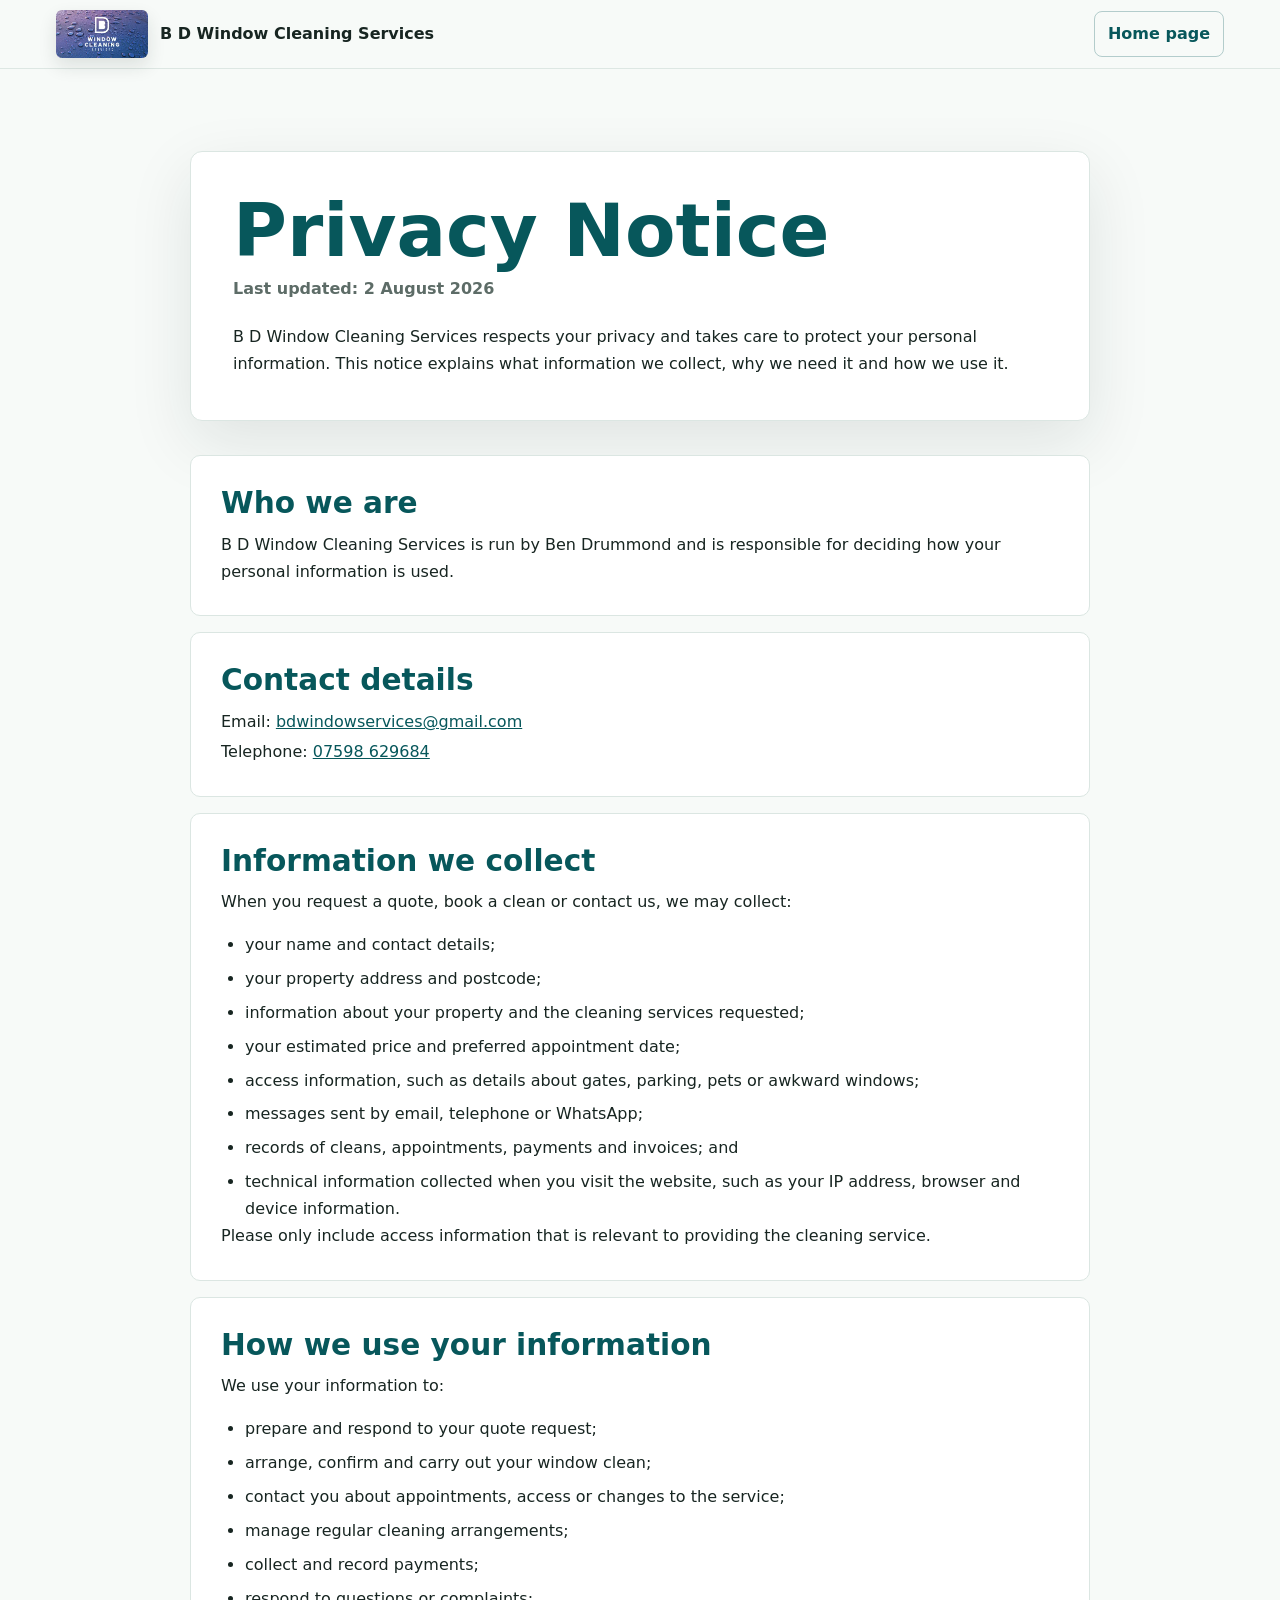
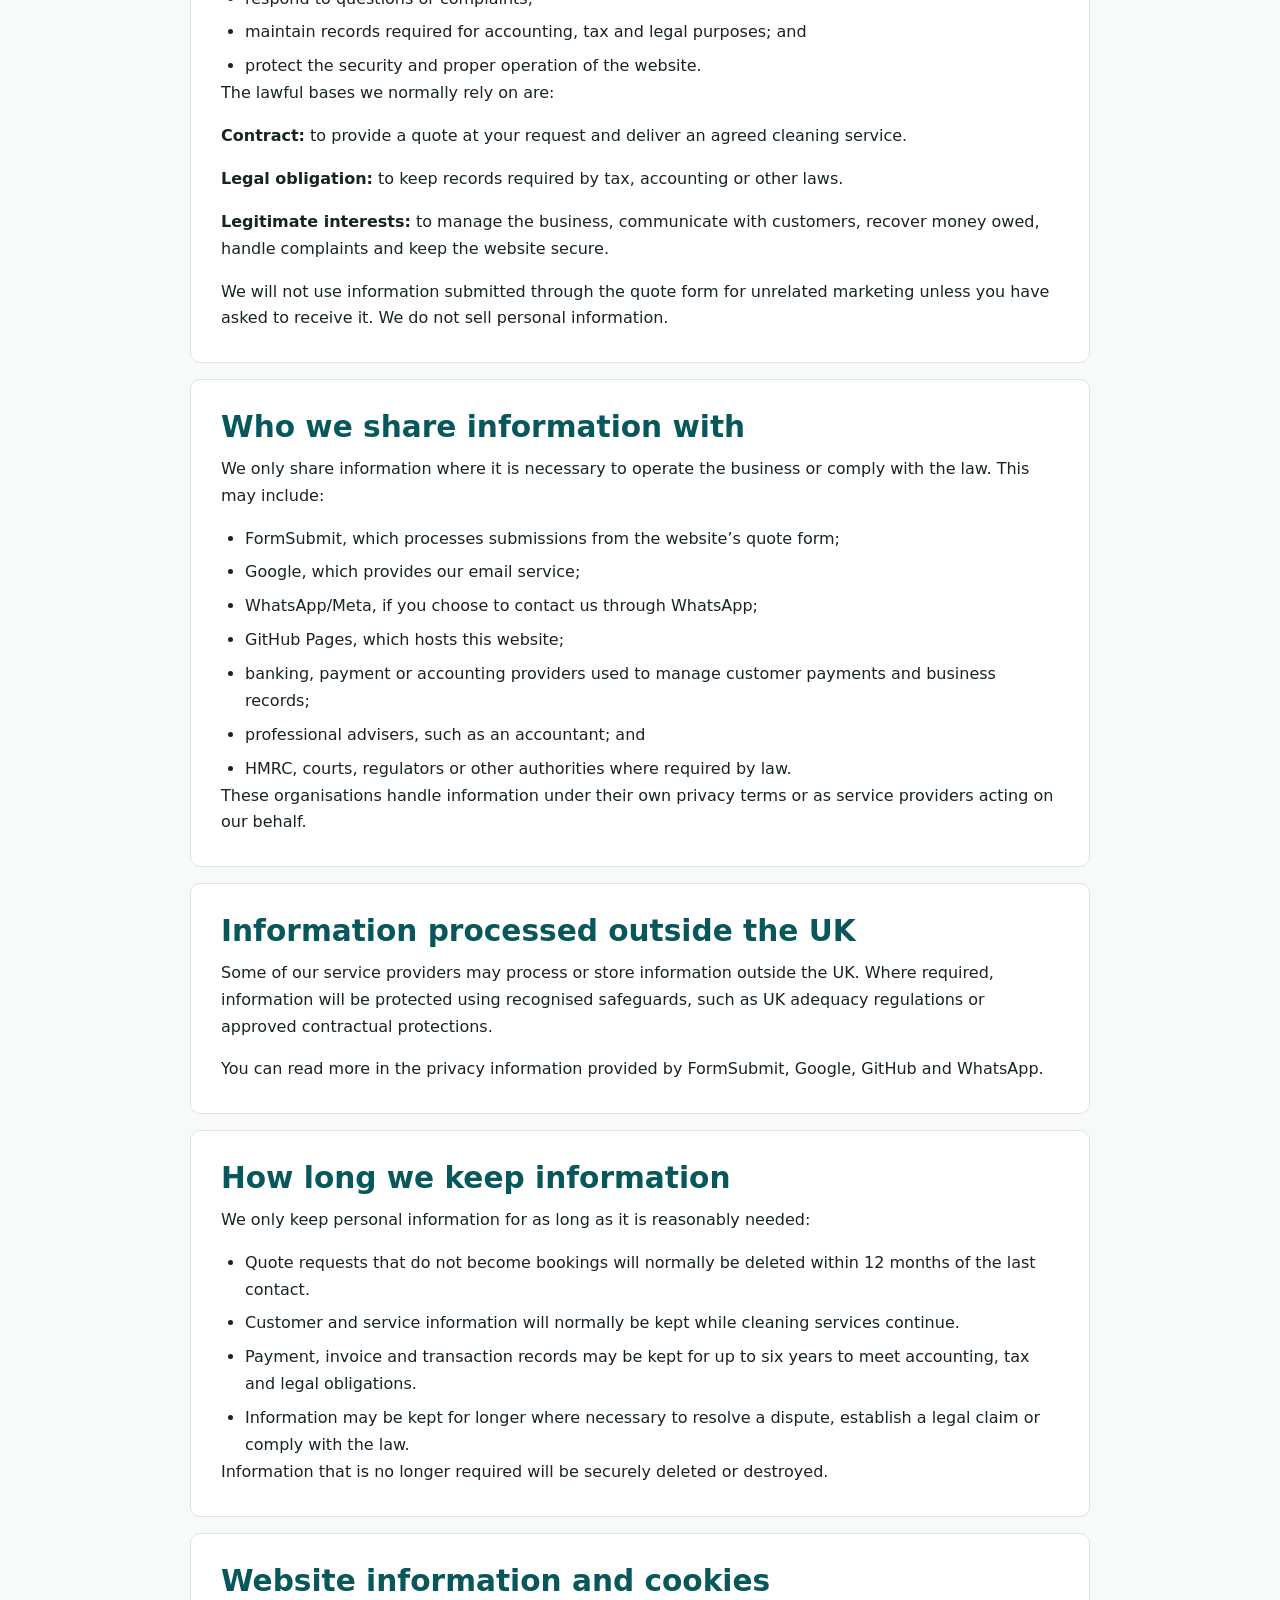
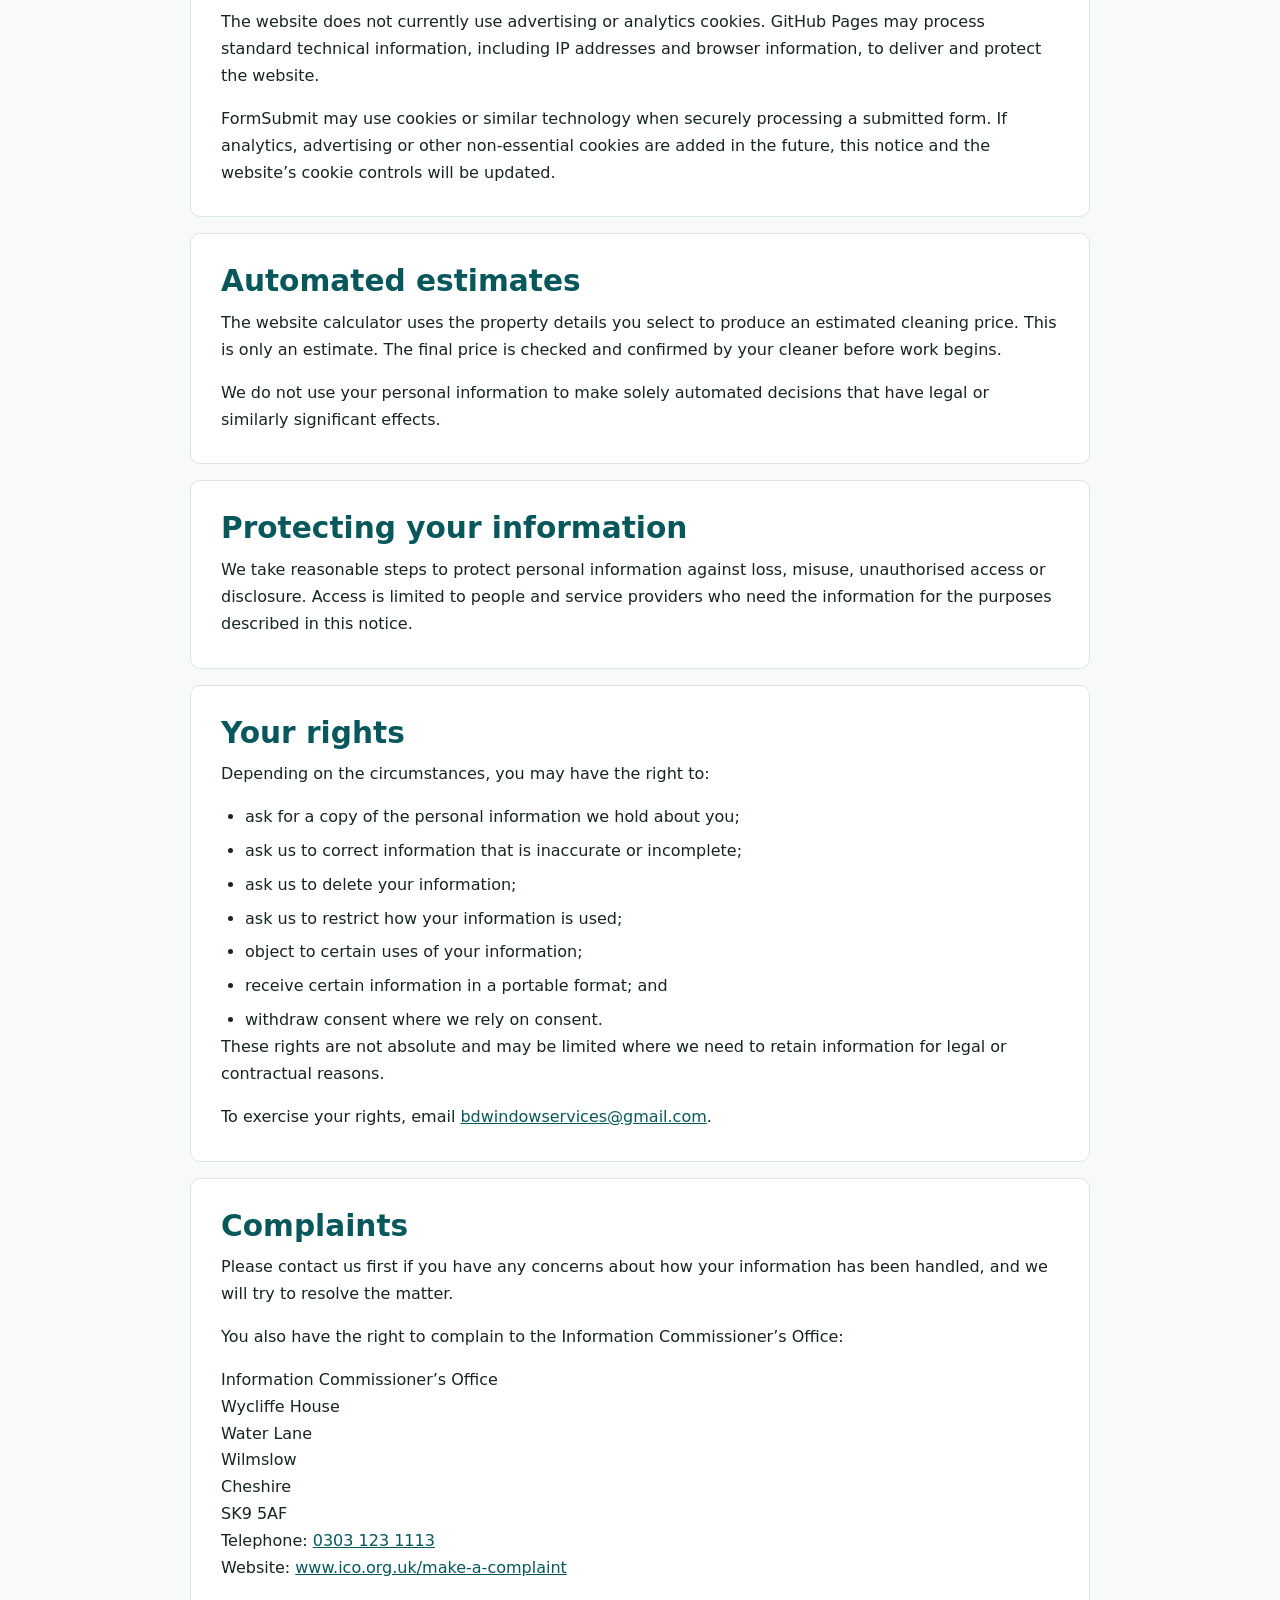
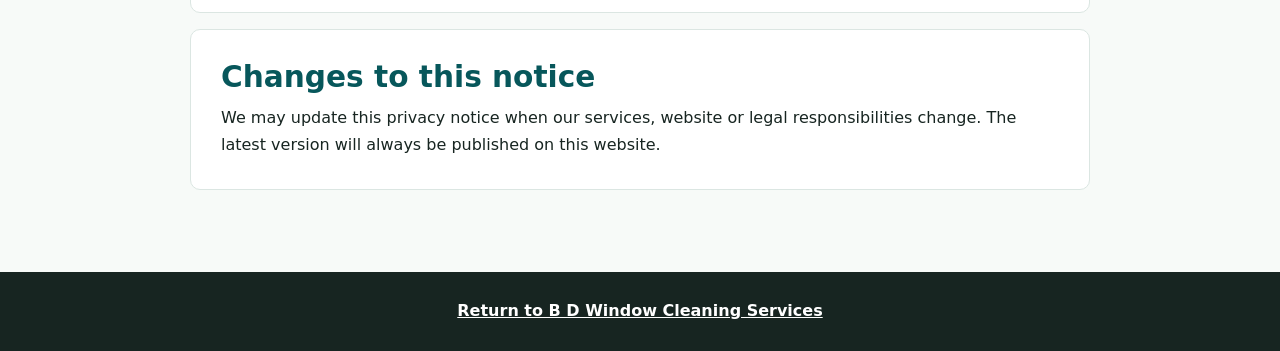
==== privacy.html @ 4729a221 "Migrate website to short GitHub Pages address" ====
<!doctype html>
<html lang="en-GB">
  <head>
    <meta charset="utf-8">
    <meta name="viewport" content="width=device-width, initial-scale=1">
    <title>Privacy Notice | B D Window Cleaning Services</title>
    <meta name="description" content="Privacy notice for B D Window Cleaning Services, explaining how customer and website information is collected, used and protected.">
    <style>
      :root {
        --ink: #172521;
        --muted: #5d6c67;
        --paper: #f7faf8;
        --white: #ffffff;
        --line: #dbe6e2;
        --accent: #07575b;
        --mist: #e8f3ef;
      }

      * { box-sizing: border-box; }
      html { scroll-behavior: smooth; }
      body {
        margin: 0;
        color: var(--ink);
        background: var(--paper);
        font-family: Inter, ui-sans-serif, system-ui, -apple-system, BlinkMacSystemFont, "Segoe UI", sans-serif;
        line-height: 1.68;
      }
      a { color: var(--accent); }
      .privacy-header {
        position: sticky;
        top: 0;
        z-index: 10;
        display: flex;
        align-items: center;
        justify-content: space-between;
        gap: 18px;
        padding: 10px clamp(18px, 5vw, 56px);
        border-bottom: 1px solid rgba(219, 230, 226, 0.9);
        background: rgba(247, 250, 248, 0.96);
        backdrop-filter: blur(14px);
      }
      .privacy-brand {
        display: inline-flex;
        align-items: center;
        gap: 12px;
        min-width: 0;
        color: var(--ink);
        font-weight: 850;
        line-height: 1.15;
        text-decoration: none;
      }
      .privacy-brand img {
        width: 92px;
        height: 48px;
        border-radius: 6px;
        object-fit: cover;
        box-shadow: 0 8px 18px rgba(21, 42, 36, 0.12);
      }
      .home-link {
        flex: 0 0 auto;
        padding: 9px 13px;
        border: 1px solid rgba(7, 87, 91, 0.28);
        border-radius: 8px;
        font-weight: 800;
        text-decoration: none;
      }
      main {
        width: min(900px, calc(100% - 36px));
        margin: 0 auto;
        padding: clamp(42px, 7vw, 82px) 0;
      }
      .privacy-intro {
        margin-bottom: 34px;
        padding: clamp(24px, 5vw, 42px);
        border: 1px solid var(--line);
        border-radius: 12px;
        background: var(--white);
        box-shadow: 0 22px 64px rgba(21, 42, 36, 0.1);
      }
      h1, h2, p { margin-top: 0; }
      h1 {
        margin-bottom: 8px;
        color: var(--accent);
        font-size: clamp(2.3rem, 8vw, 4.6rem);
        line-height: 1;
      }
      h2 {
        margin-bottom: 10px;
        color: var(--accent);
        font-size: clamp(1.35rem, 4vw, 1.85rem);
        line-height: 1.2;
      }
      .updated {
        margin-bottom: 22px;
        color: var(--muted);
        font-weight: 750;
      }
      .privacy-intro p:last-child,
      section p:last-child { margin-bottom: 0; }
      .privacy-sections {
        display: grid;
        gap: 16px;
      }
      section {
        padding: clamp(22px, 4vw, 30px);
        border: 1px solid var(--line);
        border-radius: 10px;
        background: var(--white);
      }
      ul {
        margin: 12px 0 0;
        padding-left: 24px;
      }
      li + li { margin-top: 7px; }
      .contact-lines {
        display: grid;
        gap: 3px;
      }
      address {
        font-style: normal;
      }
      footer {
        padding: 26px 18px;
        color: rgba(255, 255, 255, 0.82);
        background: var(--ink);
        text-align: center;
      }
      footer a {
        color: #ffffff;
        font-weight: 800;
      }
      @media (max-width: 560px) {
        .privacy-header { align-items: flex-start; }
        .privacy-brand img { width: 74px; height: 40px; }
        .privacy-brand span { max-width: 170px; font-size: 0.88rem; }
        .home-link { padding: 7px 10px; font-size: 0.88rem; }
      }
    </style>
  </head>
  <body>
    <header class="privacy-header">
      <a class="privacy-brand" href="index.html" aria-label="Return to B D Window Cleaning Services home page">
        <img src="assets/bd-header-logo.svg" alt="" width="92" height="48" aria-hidden="true">
        <span>B D Window Cleaning Services</span>
      </a>
      <a class="home-link" href="index.html">Home page</a>
    </header>

    <main>
      <article class="privacy-intro">
        <h1>Privacy Notice</h1>
        <p class="updated">Last updated: 2 August 2026</p>
        <p>B D Window Cleaning Services respects your privacy and takes care to protect your personal information. This notice explains what information we collect, why we need it and how we use it.</p>
      </article>

      <div class="privacy-sections">
        <section>
          <h2>Who we are</h2>
          <p>B D Window Cleaning Services is run by Ben Drummond and is responsible for deciding how your personal information is used.</p>
        </section>

        <section>
          <h2>Contact details</h2>
          <div class="contact-lines">
            <span>Email: <a href="mailto:bdwindowservices@gmail.com">bdwindowservices@gmail.com</a></span>
            <span>Telephone: <a href="tel:+447598629684">07598 629684</a></span>
          </div>
        </section>

        <section>
          <h2>Information we collect</h2>
          <p>When you request a quote, book a clean or contact us, we may collect:</p>
          <ul>
            <li>your name and contact details;</li>
            <li>your property address and postcode;</li>
            <li>information about your property and the cleaning services requested;</li>
            <li>your estimated price and preferred appointment date;</li>
            <li>access information, such as details about gates, parking, pets or awkward windows;</li>
            <li>messages sent by email, telephone or WhatsApp;</li>
            <li>records of cleans, appointments, payments and invoices; and</li>
            <li>technical information collected when you visit the website, such as your IP address, browser and device information.</li>
          </ul>
          <p>Please only include access information that is relevant to providing the cleaning service.</p>
        </section>

        <section>
          <h2>How we use your information</h2>
          <p>We use your information to:</p>
          <ul>
            <li>prepare and respond to your quote request;</li>
            <li>arrange, confirm and carry out your window clean;</li>
            <li>contact you about appointments, access or changes to the service;</li>
            <li>manage regular cleaning arrangements;</li>
            <li>collect and record payments;</li>
            <li>respond to questions or complaints;</li>
            <li>maintain records required for accounting, tax and legal purposes; and</li>
            <li>protect the security and proper operation of the website.</li>
          </ul>
          <p>The lawful bases we normally rely on are:</p>
          <p><strong>Contract:</strong> to provide a quote at your request and deliver an agreed cleaning service.</p>
          <p><strong>Legal obligation:</strong> to keep records required by tax, accounting or other laws.</p>
          <p><strong>Legitimate interests:</strong> to manage the business, communicate with customers, recover money owed, handle complaints and keep the website secure.</p>
          <p>We will not use information submitted through the quote form for unrelated marketing unless you have asked to receive it. We do not sell personal information.</p>
        </section>

        <section>
          <h2>Who we share information with</h2>
          <p>We only share information where it is necessary to operate the business or comply with the law. This may include:</p>
          <ul>
            <li>FormSubmit, which processes submissions from the website’s quote form;</li>
            <li>Google, which provides our email service;</li>
            <li>WhatsApp/Meta, if you choose to contact us through WhatsApp;</li>
            <li>GitHub Pages, which hosts this website;</li>
            <li>banking, payment or accounting providers used to manage customer payments and business records;</li>
            <li>professional advisers, such as an accountant; and</li>
            <li>HMRC, courts, regulators or other authorities where required by law.</li>
          </ul>
          <p>These organisations handle information under their own privacy terms or as service providers acting on our behalf.</p>
        </section>

        <section>
          <h2>Information processed outside the UK</h2>
          <p>Some of our service providers may process or store information outside the UK. Where required, information will be protected using recognised safeguards, such as UK adequacy regulations or approved contractual protections.</p>
          <p>You can read more in the privacy information provided by FormSubmit, Google, GitHub and WhatsApp.</p>
        </section>

        <section>
          <h2>How long we keep information</h2>
          <p>We only keep personal information for as long as it is reasonably needed:</p>
          <ul>
            <li>Quote requests that do not become bookings will normally be deleted within 12 months of the last contact.</li>
            <li>Customer and service information will normally be kept while cleaning services continue.</li>
            <li>Payment, invoice and transaction records may be kept for up to six years to meet accounting, tax and legal obligations.</li>
            <li>Information may be kept for longer where necessary to resolve a dispute, establish a legal claim or comply with the law.</li>
          </ul>
          <p>Information that is no longer required will be securely deleted or destroyed.</p>
        </section>

        <section>
          <h2>Website information and cookies</h2>
          <p>The website does not currently use advertising or analytics cookies. GitHub Pages may process standard technical information, including IP addresses and browser information, to deliver and protect the website.</p>
          <p>FormSubmit may use cookies or similar technology when securely processing a submitted form. If analytics, advertising or other non-essential cookies are added in the future, this notice and the website’s cookie controls will be updated.</p>
        </section>

        <section>
          <h2>Automated estimates</h2>
          <p>The website calculator uses the property details you select to produce an estimated cleaning price. This is only an estimate. The final price is checked and confirmed by your cleaner before work begins.</p>
          <p>We do not use your personal information to make solely automated decisions that have legal or similarly significant effects.</p>
        </section>

        <section>
          <h2>Protecting your information</h2>
          <p>We take reasonable steps to protect personal information against loss, misuse, unauthorised access or disclosure. Access is limited to people and service providers who need the information for the purposes described in this notice.</p>
        </section>

        <section>
          <h2>Your rights</h2>
          <p>Depending on the circumstances, you may have the right to:</p>
          <ul>
            <li>ask for a copy of the personal information we hold about you;</li>
            <li>ask us to correct information that is inaccurate or incomplete;</li>
            <li>ask us to delete your information;</li>
            <li>ask us to restrict how your information is used;</li>
            <li>object to certain uses of your information;</li>
            <li>receive certain information in a portable format; and</li>
            <li>withdraw consent where we rely on consent.</li>
          </ul>
          <p>These rights are not absolute and may be limited where we need to retain information for legal or contractual reasons.</p>
          <p>To exercise your rights, email <a href="mailto:bdwindowservices@gmail.com">bdwindowservices@gmail.com</a>.</p>
        </section>

        <section>
          <h2>Complaints</h2>
          <p>Please contact us first if you have any concerns about how your information has been handled, and we will try to resolve the matter.</p>
          <p>You also have the right to complain to the Information Commissioner’s Office:</p>
          <address>
            Information Commissioner’s Office<br>
            Wycliffe House<br>
            Water Lane<br>
            Wilmslow<br>
            Cheshire<br>
            SK9 5AF
          </address>
          <p>Telephone: <a href="tel:03031231113">0303 123 1113</a><br>
          Website: <a href="https://www.ico.org.uk/make-a-complaint/" target="_blank" rel="noopener noreferrer">www.ico.org.uk/make-a-complaint</a></p>
        </section>

        <section>
          <h2>Changes to this notice</h2>
          <p>We may update this privacy notice when our services, website or legal responsibilities change. The latest version will always be published on this website.</p>
        </section>
      </div>
    </main>

    <footer>
      <a href="index.html">Return to B D Window Cleaning Services</a>
    </footer>
  </body>
</html>
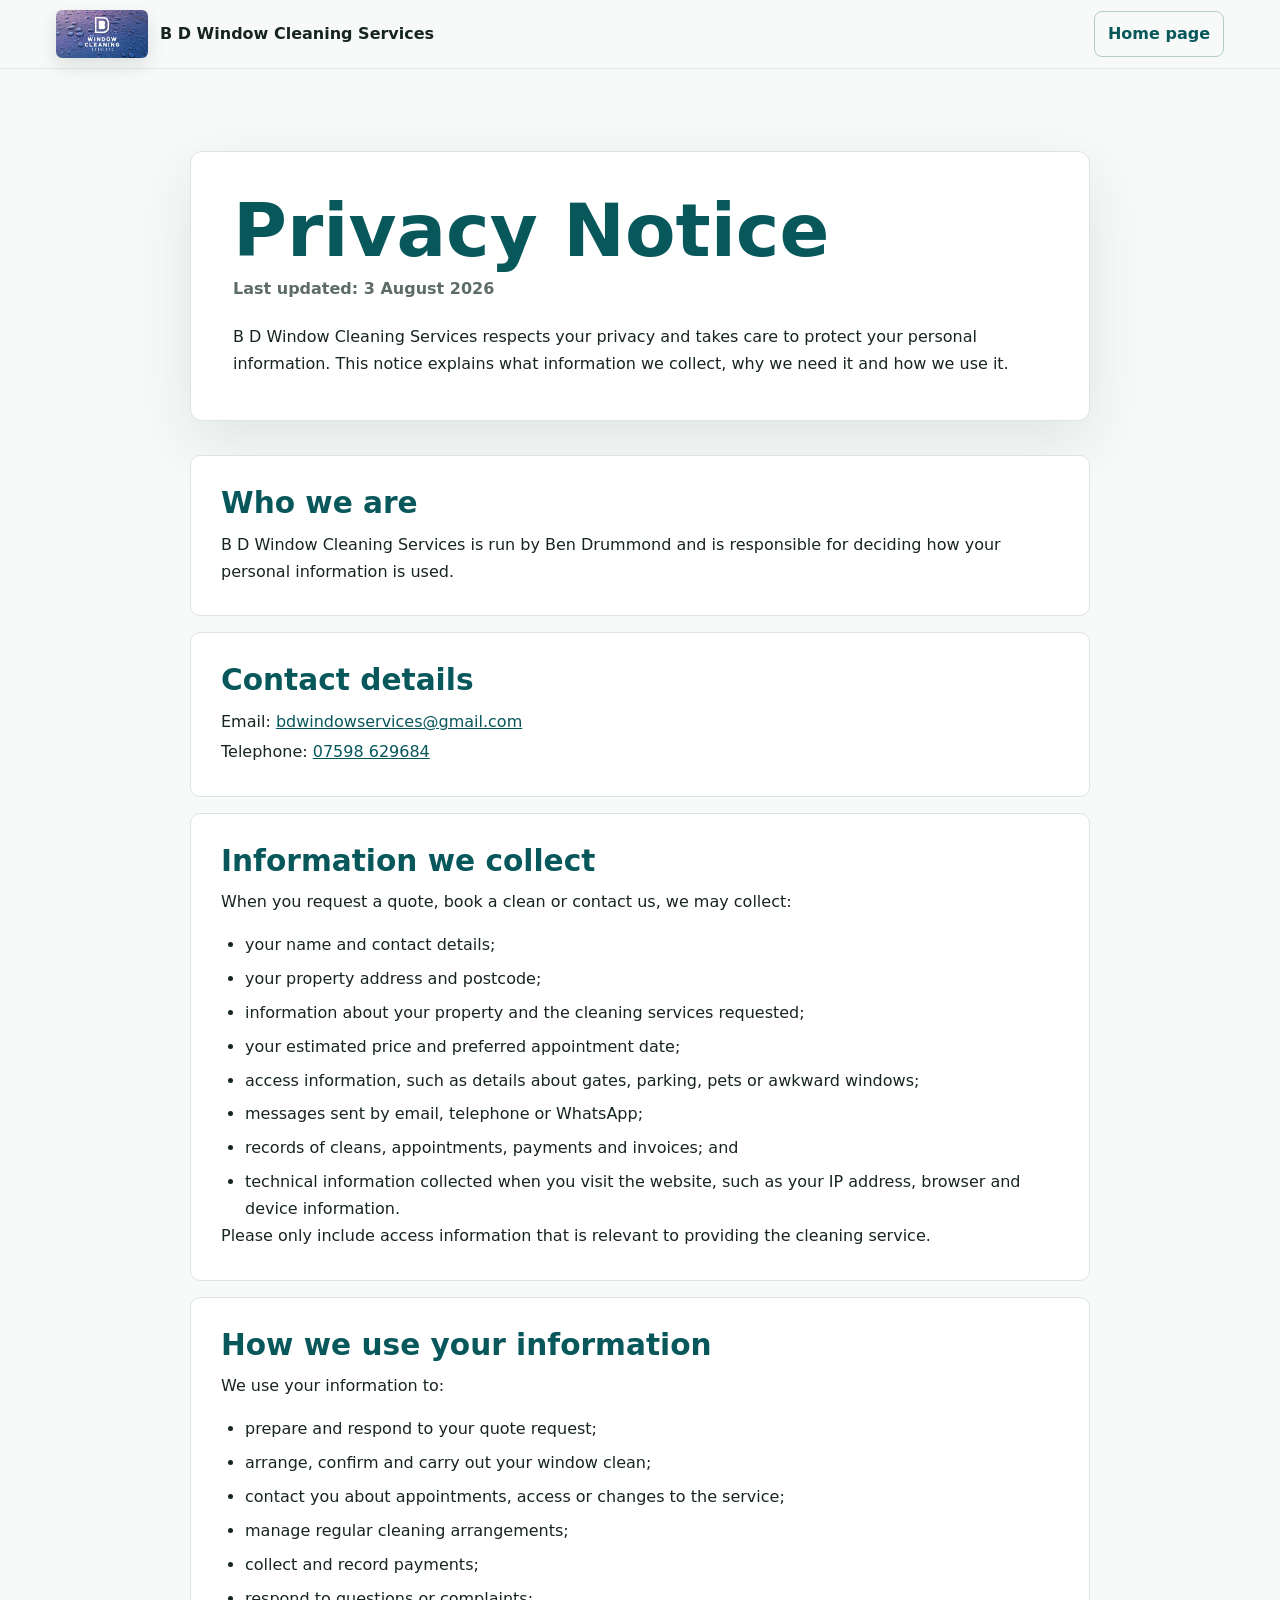
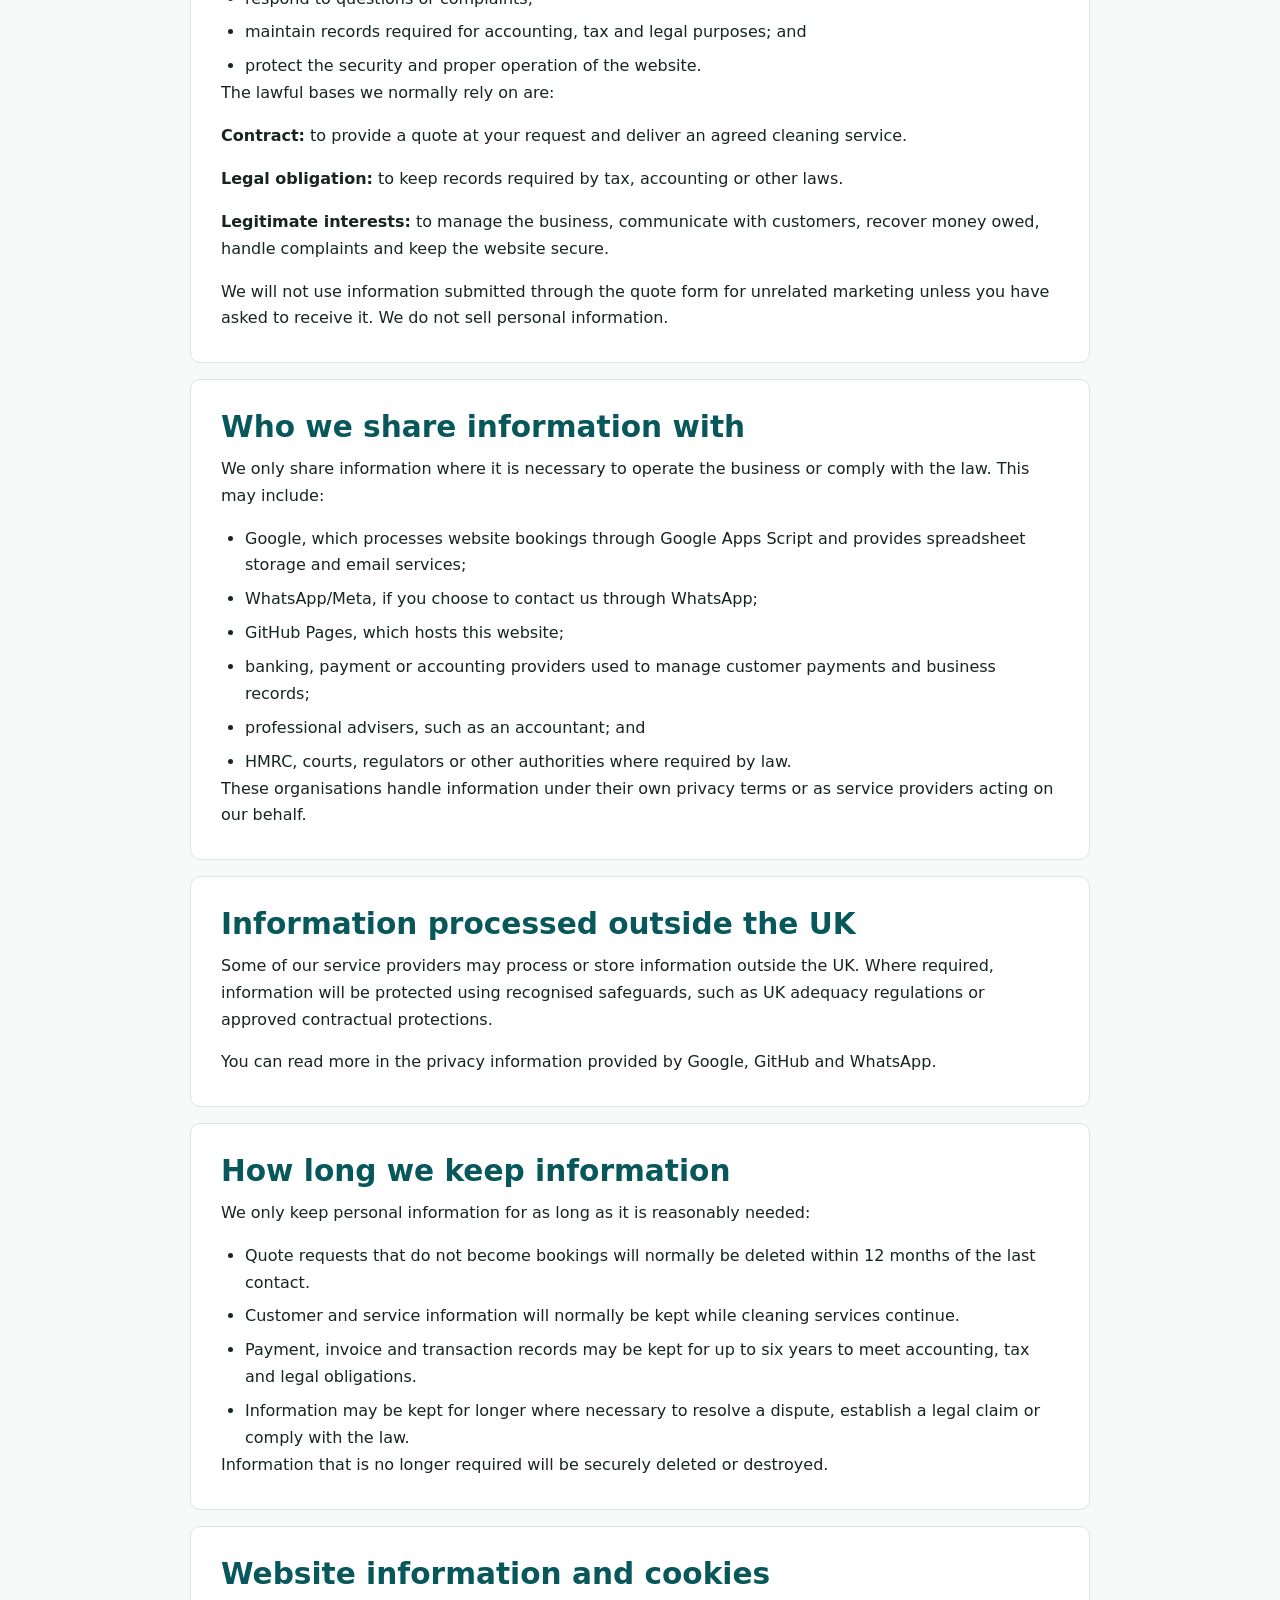
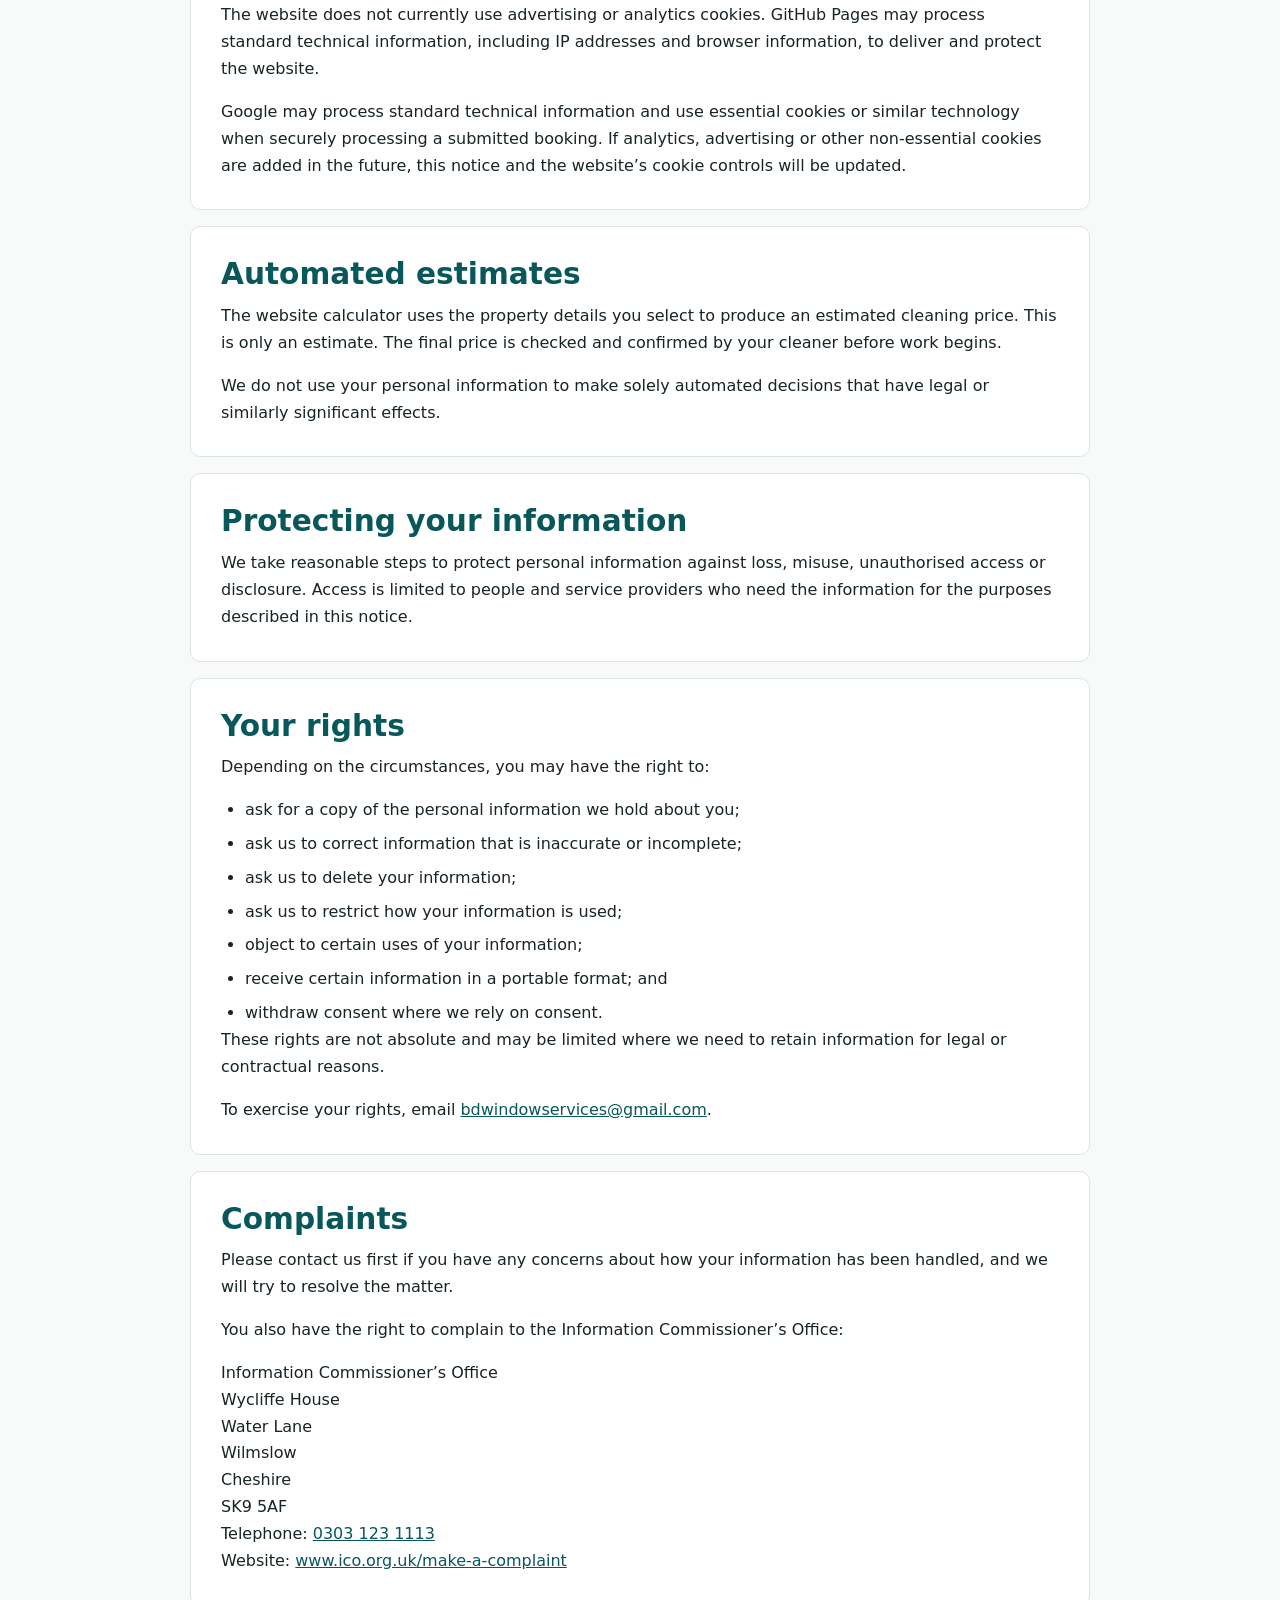
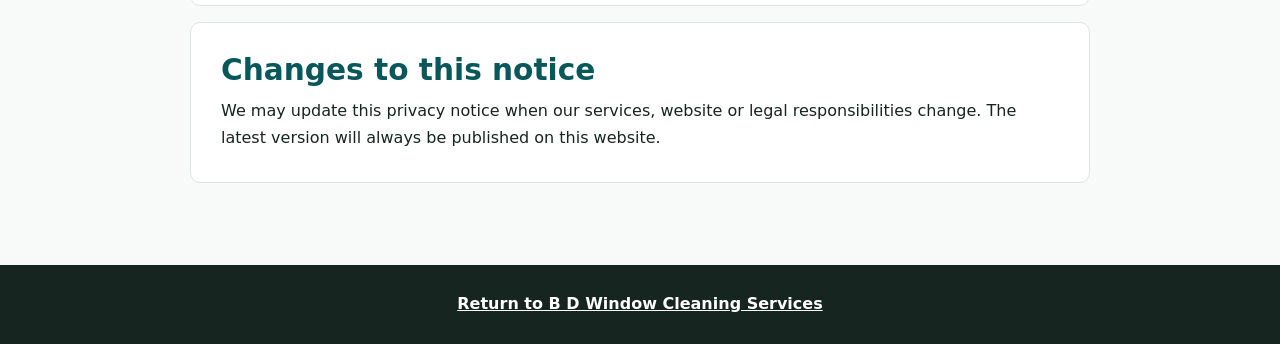
==== commit 15facdb7: "Correct privacy provider and add canonical" ====
--- a/privacy.html
+++ b/privacy.html
@@ -5,6 +5,7 @@
     <meta name="viewport" content="width=device-width, initial-scale=1">
     <title>Privacy Notice | B D Window Cleaning Services</title>
     <meta name="description" content="Privacy notice for B D Window Cleaning Services, explaining how customer and website information is collected, used and protected.">
+    <link rel="canonical" href="https://bdwindowservices.github.io/privacy.html">
     <style>
       :root {
         --ink: #172521;
@@ -149,7 +150,7 @@
     <main>
       <article class="privacy-intro">
         <h1>Privacy Notice</h1>
-        <p class="updated">Last updated: 2 August 2026</p>
+        <p class="updated">Last updated: 3 August 2026</p>
         <p>B D Window Cleaning Services respects your privacy and takes care to protect your personal information. This notice explains what information we collect, why we need it and how we use it.</p>
       </article>
 
@@ -207,8 +208,7 @@
           <h2>Who we share information with</h2>
           <p>We only share information where it is necessary to operate the business or comply with the law. This may include:</p>
           <ul>
-            <li>FormSubmit, which processes submissions from the website’s quote form;</li>
-            <li>Google, which provides our email service;</li>
+            <li>Google, which processes website bookings through Google Apps Script and provides spreadsheet storage and email services;</li>
             <li>WhatsApp/Meta, if you choose to contact us through WhatsApp;</li>
             <li>GitHub Pages, which hosts this website;</li>
             <li>banking, payment or accounting providers used to manage customer payments and business records;</li>
@@ -221,7 +221,7 @@
         <section>
           <h2>Information processed outside the UK</h2>
           <p>Some of our service providers may process or store information outside the UK. Where required, information will be protected using recognised safeguards, such as UK adequacy regulations or approved contractual protections.</p>
-          <p>You can read more in the privacy information provided by FormSubmit, Google, GitHub and WhatsApp.</p>
+          <p>You can read more in the privacy information provided by Google, GitHub and WhatsApp.</p>
         </section>
 
         <section>
@@ -239,7 +239,7 @@
         <section>
           <h2>Website information and cookies</h2>
           <p>The website does not currently use advertising or analytics cookies. GitHub Pages may process standard technical information, including IP addresses and browser information, to deliver and protect the website.</p>
-          <p>FormSubmit may use cookies or similar technology when securely processing a submitted form. If analytics, advertising or other non-essential cookies are added in the future, this notice and the website’s cookie controls will be updated.</p>
+          <p>Google may process standard technical information and use essential cookies or similar technology when securely processing a submitted booking. If analytics, advertising or other non-essential cookies are added in the future, this notice and the website’s cookie controls will be updated.</p>
         </section>
 
         <section>
